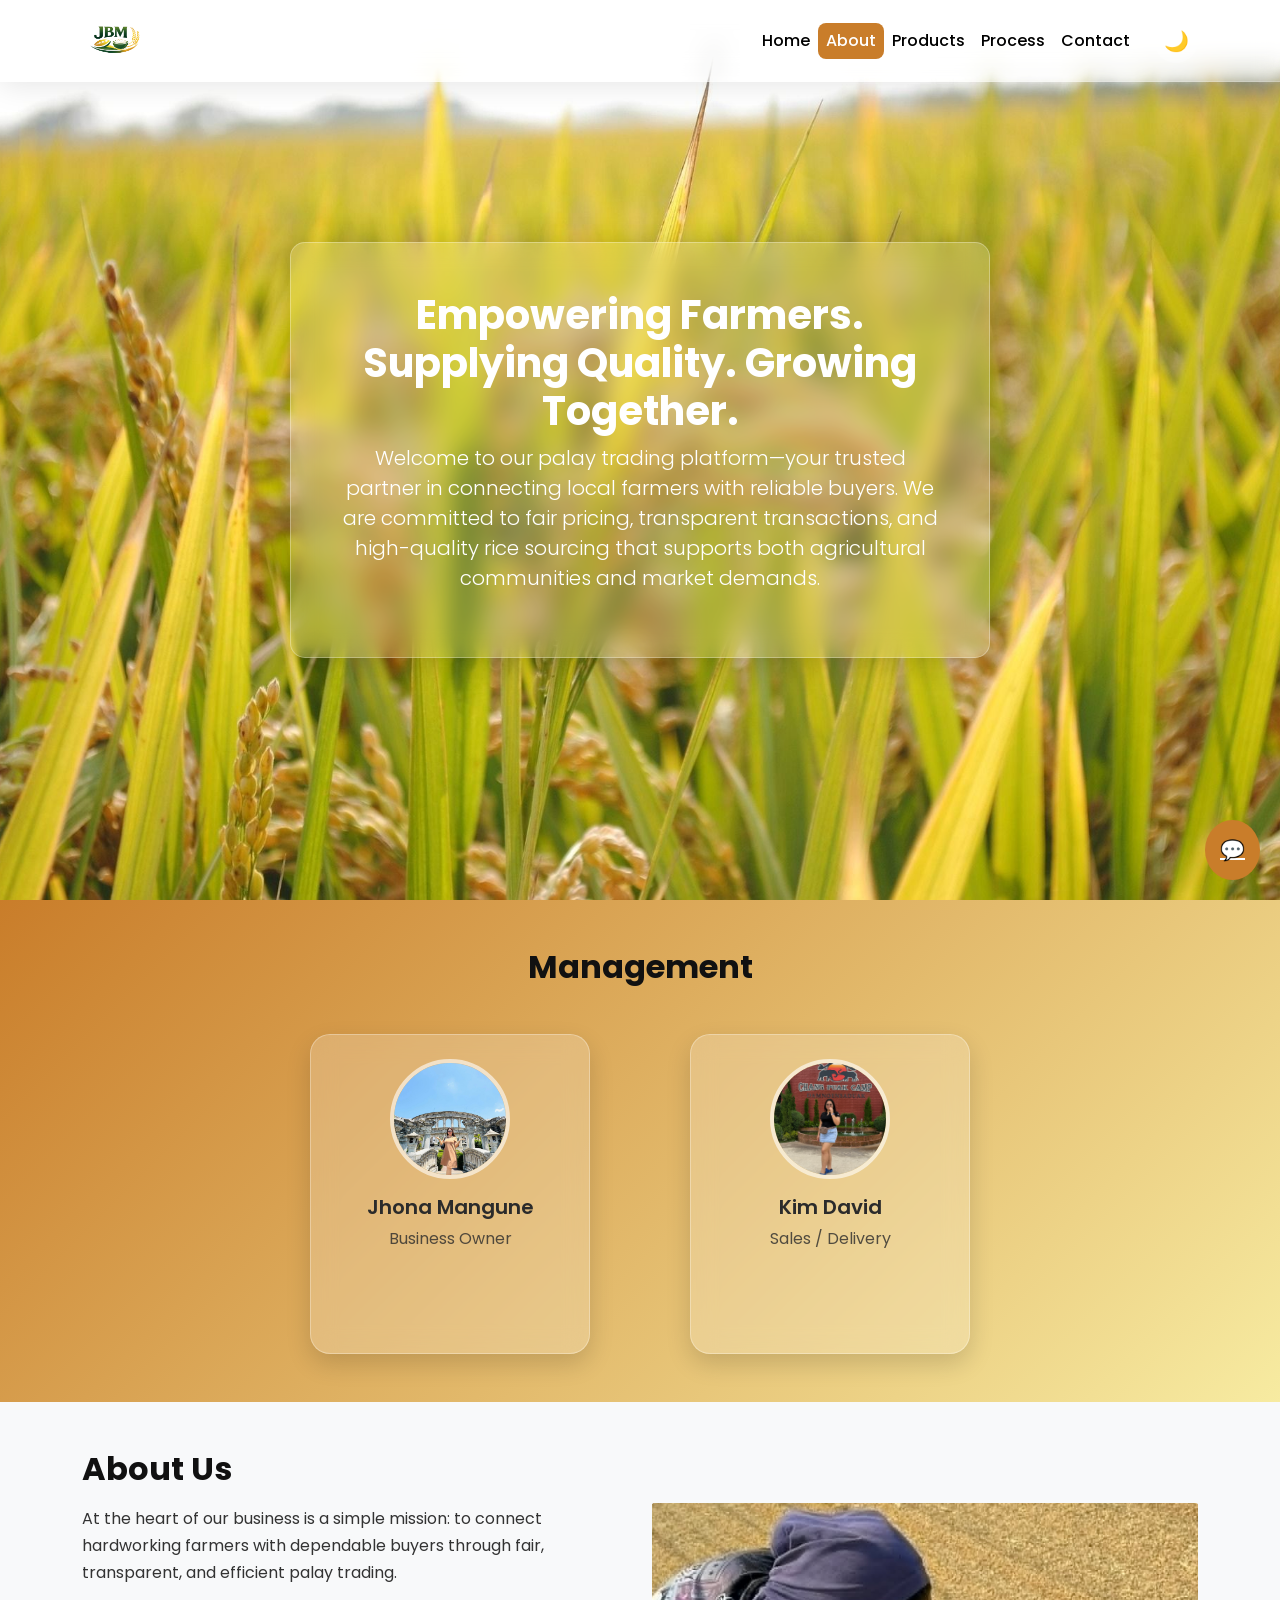
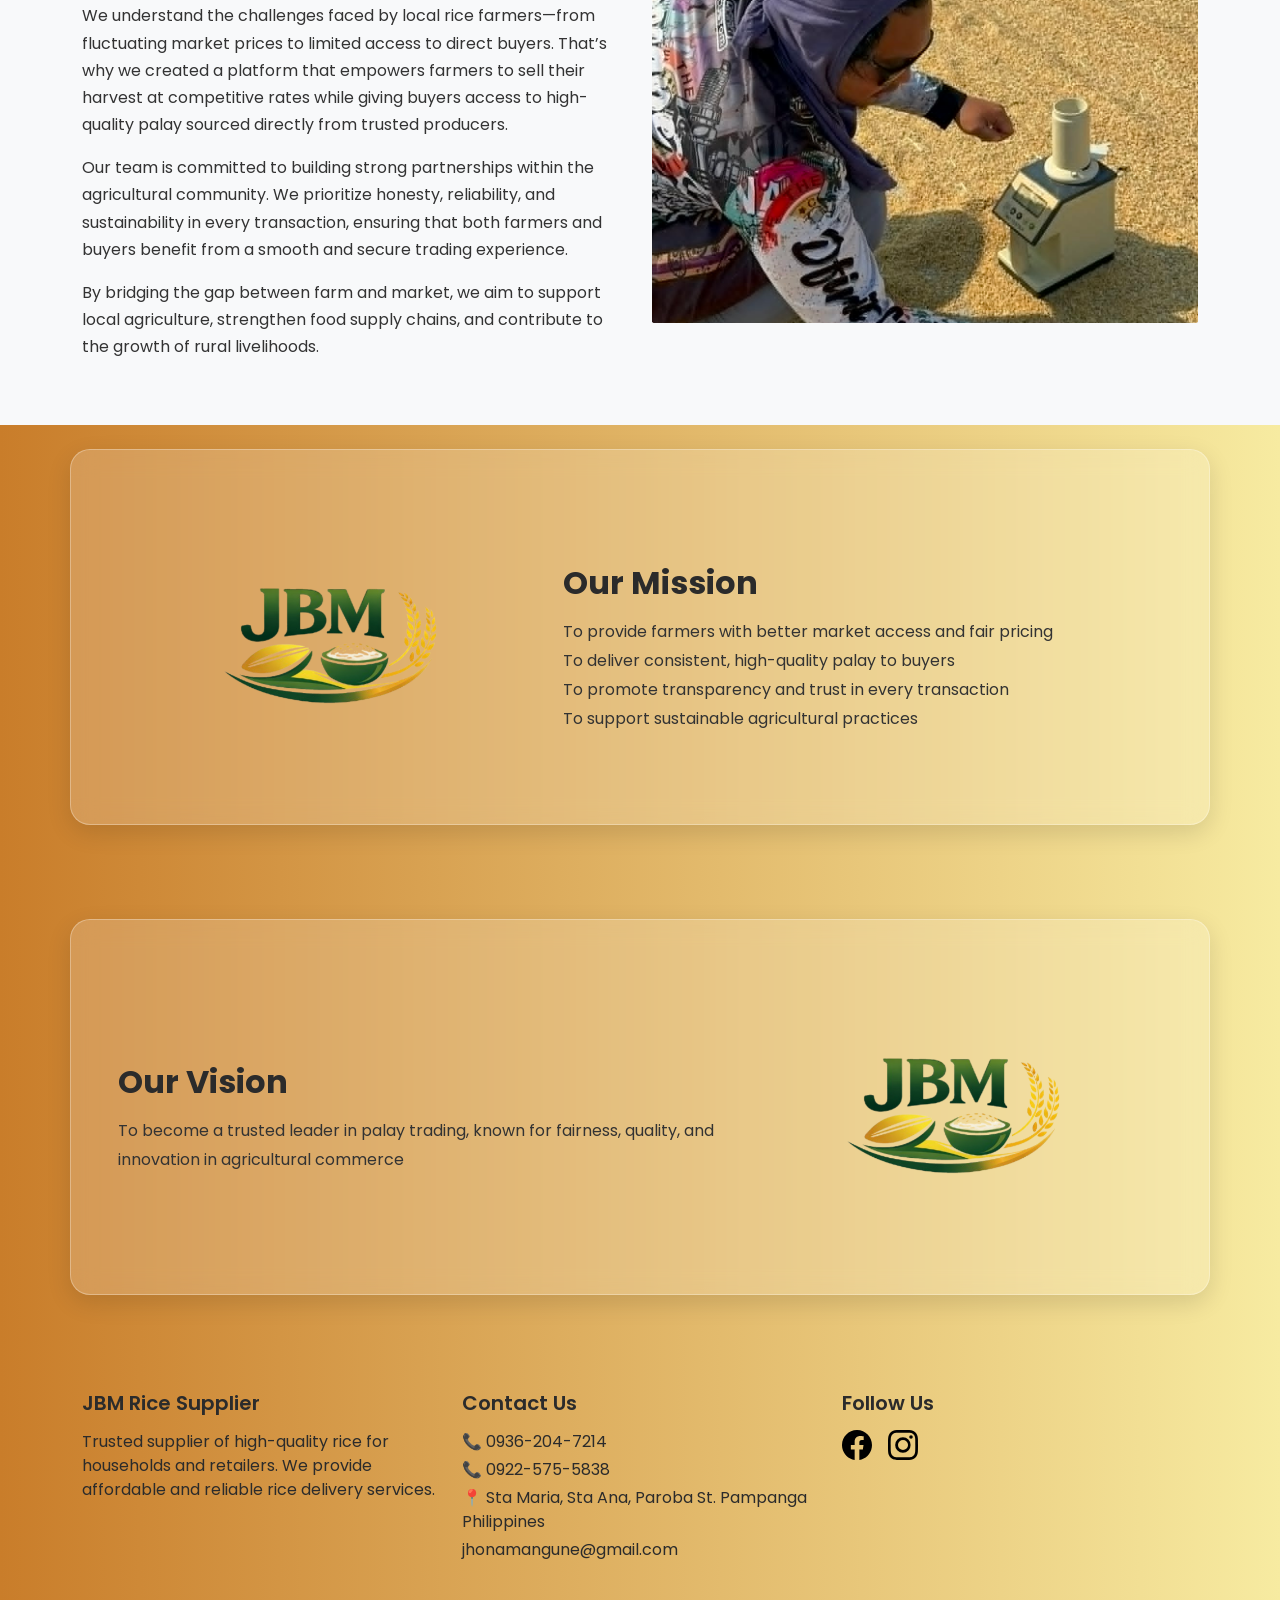
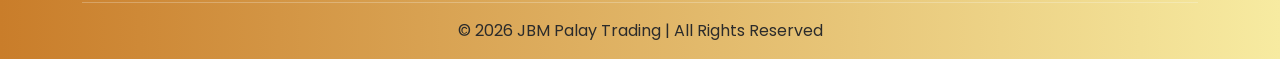
==== about.html @ cce10469 "Add files via upload" ====
<!DOCTYPE html>
<html lang="en">
<head>
  <meta charset="UTF-8">
  <meta name="viewport" content="width=device-width, initial-scale=1.0">
  <title>About | JBM Palay Trading</title>
  <link rel="icon" type="image/png" href="logo/p5.png">

  <!-- Bootstrap -->
  <link href="https://cdn.jsdelivr.net/npm/bootstrap@5.3.2/dist/css/bootstrap.min.css" rel="stylesheet">
    <link href="https://fonts.googleapis.com/css2?family=Poppins:wght@300;400;500;600;700&display=swap" rel="stylesheet">

  <!-- Your CSS -->
  <link rel="stylesheet" href="about.css">
  <link rel="stylesheet" href="theme.css">
</head>
<body>

<!-- NAVBAR -->
<nav class="navbar navbar-expand-lg glass-navbar fixed-top">
  <div class="container">

    <!-- Logo -->
    <a class="navbar-brand" href="index.html">
  <img src="logo/p5.png" alt="JBM Logo" class="navbar-logo">
    </a>

    <!-- Hamburger -->
  <button class="navbar-toggler custom-toggler"
        type="button"
        data-bs-toggle="collapse"
        data-bs-target="#navbarNav">

  <span class="bar"></span>
  <span class="bar"></span>
  <span class="bar"></span>

</button>

    <!-- Right menu -->
    <div class="collapse navbar-collapse" id="navbarNav">
  <ul class="navbar-nav ms-auto">
    <li class="nav-item"><a class="nav-link" href="index.html">Home</a></li>
    <li class="nav-item"><a class="nav-link active" href="about.html">About</a></li>
    <li class="nav-item"><a class="nav-link" href="product.html">Products</a></li>
    <li class="nav-item"><a class="nav-link" href="process.html">Process</a></li>
    <li class="nav-item"><a class="nav-link" href="contact.html">Contact</a></li>
  </ul>

  <div class="theme-toggle ms-lg-3 mt-3 mt-lg-0">
    <button id="themeToggle" class="theme-btn" type="button" aria-label="Toggle dark mode">
      🌙
    </button>
  </div>
</div>
</nav>

<!-- LOADER -->
<div id="loader">
  <img src="logo/p5.png" alt="Loading..." class="loader-logo">
</div>

<!-- HERO -->
<section class="hero text-center text-white d-flex align-items-center">
  <div class="container">
    <div class="glass-box p-5">
      <h1 class="fw-bold">Empowering Farmers. Supplying Quality. Growing Together.</h1>
      <p class="lead">Welcome to our palay trading platform—your trusted partner in connecting local farmers with reliable buyers. We are committed to fair pricing, transparent transactions, and high-quality rice sourcing that supports both agricultural communities and market demands.</p>
    </div>
  </div>
</section>

<!-- ===== MANAGEMENT SECTION ===== -->
<section class="management-section py-5">
  <div class="container">
    <h2 class="text-center mb-5 fw-bold">Management</h2>

    <div class="row justify-content-center g-4 align-items-stretch">

      <!-- CARD 1 -->
      <div class="col-md-4 d-flex justify-content-center">
        <div class="management-card text-center p-4"
             data-bs-toggle="modal" data-bs-target="#manager1">

          <img src="images/pt1.jpg" class="management-img mb-3">
          <h5>Jhona Mangune</h5>
          <p>Business Owner</p>
        </div>
      </div>

      <!-- CARD 2 -->
      <div class="col-md-4 d-flex justify-content-center">
        <div class="management-card text-center p-4"
             data-bs-toggle="modal" data-bs-target="#manager2">

          <img src="images/pt2.jpg" class="management-img mb-3">
          <h5>Kim David</h5>
          <p>Sales / Delivery</p>
        </div>
      </div>

    </div>
  </div>
</section>

<!-- ===== MODAL 1 ===== -->
<div class="modal fade" id="manager1" tabindex="-1">
  <div class="modal-dialog modal-dialog-centered">
    <div class="modal-content text-center p-4">

      <img src="images/pt1.jpg" class="modal-img mb-3">
      <h5>Jhona Mangune</h5>
      <p>Business Owner</p>
      <p>Leading the rice supply business with trust and quality service.</p>

      <a href="https://www.facebook.com/jmangune" target="_blank" class="btn btn-primary">
        Facebook Profile
      </a>

    </div>
  </div>
</div>

<!-- ===== MODAL 2 ===== -->
<div class="modal fade" id="manager2" tabindex="-1">
  <div class="modal-dialog modal-dialog-centered">
    <div class="modal-content text-center p-4">

      <img src="images/pt2.jpg" class="modal-img mb-3">
      <h5>Kim David</h5>
      <p>Sales / Delivery</p>
      <p>Handles customer orders and fast delivery service.</p>

      <a href="https://www.facebook.com/balatbat27" target="_blank" class="btn btn-primary">
        Facebook Profile
      </a>

    </div>
  </div>
</div>



<!-- ABOUT -->
<section id="about" class="about-section py-5">
  <div class="container">
    <div class="row align-items-center g-4">

      <!-- LEFT: TEXT -->
      <div class="col-md-6">
        <h2 class="fw-bold mb-3">About Us</h2>
        <p>At the heart of our business is a simple mission: to connect hardworking farmers with dependable buyers through fair, transparent, and efficient palay trading.

        </p>
        <p>We understand the challenges faced by local rice farmers—from fluctuating market prices to limited access to direct buyers. That’s why we created a platform that empowers farmers to sell their harvest at competitive rates while giving buyers access to high-quality palay sourced directly from trusted producers.
        </p>
        <p>Our team is committed to building strong partnerships within the agricultural community. We prioritize honesty, reliability, and sustainability in every transaction, ensuring that both farmers and buyers benefit from a smooth and secure trading experience.
        </p>
        <p>
          By bridging the gap between farm and market, we aim to support local agriculture, strengthen food supply chains, and contribute to the growth of rural livelihoods.
        </p>
      </div>

      <!-- RIGHT: IMAGE SLIDER -->
      <div class="col-md-6">

        <div id="aboutCarousel"
     class="carousel slide carousel-fade"
     data-bs-ride="carousel"
     data-bs-interval="1200"
     data-bs-pause="false">
          <!-- images -->
          <div class="carousel-inner">

            <div class="carousel-item active">
              <img src="aboutsssss/about1.jpg" class="d-block w-100 about-img">
            </div>

            <div class="carousel-item">
              <img src="aboutsssss/about3.jpg" class="d-block w-100 about-img">
            </div>

            <div class="carousel-item">
              <img src="aboutsssss/about4.jpg" class="d-block w-100 about-img">
            </div>

            <div class="carousel-item">
              <img src="about/p5.png" class="d-block w-100 about-img">
            </div>

            <div class="carousel-item">
              <img src="about/p6.jpg" class="d-block w-100 about-img">
            </div>

            <div class="carousel-item">
              <img src="about/p7.jpg" class="d-block w-100 about-img">
            </div>

            <div class="carousel-item">
              <img src="aboutsssss/about5.jpg" class="d-block w-100 about-img">
            </div>

            <div class="carousel-item">
              <img src="aboutsssss/about6.jpg" class="d-block w-100 about-img">
            </div>

          </div>

        </div>

      </div>

    </div>
  </div>
</section>

<!-- MISSION -->
<section class="mission-vision-section py-5">
  <div class="container">
    <div class="row align-items-center g-4 mission-box">

      <!-- LEFT: LOGO -->
      <div class="col-md-5 text-center">
        <img src="logo/p5.png" alt="JBM Logo" class="mv-logo img-fluid">
      </div>

      <!-- RIGHT: TEXT -->
      <div class="col-md-7">
        <div class="mv-text-box">
          <h2 class="fw-bold mb-3">Our Mission</h2>
          <p>
            To provide farmers with better market access and fair pricing </p>
            <p>
            To deliver consistent, high-quality palay to buyers</p>
            <p>
            To promote transparency and trust in every transaction</p>
            <p>
            To support sustainable agricultural practices</p>
          </p>
        </div>
      </div>

    </div>
  </div>
</section>

<!-- VISION -->
<section class="mission-vision-section pb-5">
  <div class="container">
    <div class="row align-items-center g-4 vision-box">

      <!-- LEFT: TEXT -->
      <div class="col-md-7 order-2 order-md-1">
        <div class="mv-text-box">
          <h2 class="fw-bold mb-3">Our Vision</h2>
          <p>
            To become a trusted leader in palay trading, known for fairness, quality, and innovation in agricultural commerce
          </p>
        </div>
      </div>

      <!-- RIGHT: LOGO -->
      <div class="col-md-5 text-center order-1 order-md-2">
        <img src="logo/p5.png" alt="JBM Logo" class="mv-logo img-fluid">
      </div>

    </div>
  </div>
</section>

 <a href="https://m.me/jmangune" class="chat-btn" target="_blank">💬</a>   

<!-- FOOTER -->
<footer class="pt-5 pb-3">
  <div class="container">
    <div class="row text-center text-md-start">

      <!-- Business Info -->
      <div class="col-md-4 mb-4">
        <h5>JBM Rice Supplier</h5>
        <p>
          Trusted supplier of high-quality rice for households and retailers.
          We provide affordable and reliable rice delivery services.
        </p>
      </div>

      <!-- Contact Info -->
      <div class="col-md-4 mb-4">
        <h5>Contact Us</h5>
        <p class="mb-1">📞 0936-204-7214</p>
        <p class="mb-1">📞 0922-575-5838</p>
        <p class="mb-1">📍 Sta Maria, Sta Ana, Paroba St. Pampanga Philippines</p>
        <p class="mb-0">
          <a href="mailto:jhonamangune@gmail.com" class="text-decoration-none">
            jhonamangune@gmail.com
          </a>
        </p>
      </div>

      <!-- Social Media -->
      <div class="col-md-4 mb-4">
        <h5>Follow Us</h5>
        <div class="d-flex gap-3 justify-content-md-start justify-content-center">
          <a href="https://www.facebook.com/jmangune"><img src="social-media/facebook.svg" width="30"></a>
          <a href="https://www.instagram.com/kimbalatbat?igsh=MTF4bXljaHZyZzZicA=="><img src="social-media/instagram.svg" width="30"></a>
        </div>
      </div>

    </div>

    <hr class="border-light">

    <div class="text-center">
      <p class="mb-0">&copy; 2026 JBM Palay Trading | All Rights Reserved</p>
    </div>
  </div>
</footer>

<script>
window.addEventListener("load", function () {
  const loader = document.getElementById("loader");

  setTimeout(() => {
    loader.classList.add("loader-hidden");
  }, 1200); // adjust speed here
});
</script>
<script>
const themeToggle = document.getElementById("themeToggle");
const savedTheme = localStorage.getItem("theme");

if (savedTheme) {
  document.body.classList.add(savedTheme);
} else {
  document.body.classList.add("light-mode");
}

function updateThemeIcon() {
  if (document.body.classList.contains("dark-mode")) {
    themeToggle.textContent = "☀️";
  } else {
    themeToggle.textContent = "🌙";
  }
}

updateThemeIcon();

themeToggle.addEventListener("click", function () {
  if (document.body.classList.contains("dark-mode")) {
    document.body.classList.remove("dark-mode");
    document.body.classList.add("light-mode");
    localStorage.setItem("theme", "light-mode");
  } else {
    document.body.classList.remove("light-mode");
    document.body.classList.add("dark-mode");
    localStorage.setItem("theme", "dark-mode");
  }

  updateThemeIcon();
});
</script>

<script src="https://cdn.jsdelivr.net/npm/bootstrap@5.3.2/dist/js/bootstrap.bundle.min.js"></script>

</body>
</head>
---- about.css ----
html{
  scroll-behavior: smooth;
}

body {
  font-family: 'Poppins', sans-serif;
  height: 200vh;
  background: linear-gradient(90deg, #C97D2A, #F7EBA1);
  transition: background 0.4s ease, color 0.4s ease;
}
/* Theme button */
.theme-btn {
  border: none;
  background: rgba(255, 255, 255, 0.2);
  backdrop-filter: blur(10px);
  -webkit-backdrop-filter: blur(10px);
  width: 44px;
  height: 44px;
  border-radius: 50%;
  font-size: 20px;
  cursor: pointer;
  transition: all 0.3s ease;
}

.theme-btn:hover {
  transform: scale(1.08);
}

/* Light mode default */
body.light-mode {
  background: linear-gradient(90deg, #C97D2A, #F7EBA1);
  color: #111;
}

/* Dark mode */
body.dark-mode {
  background: linear-gradient(90deg, #1f1f1f, #2e2e2e);
  color: #f5f5f5;
}

/* Navbar */
body.dark-mode .glass-navbar {
  background: rgba(20, 20, 20, 0.45);
  border-bottom: 1px solid rgba(255, 255, 255, 0.08);
}

body.dark-mode .glass-navbar .nav-link {
  color: #f5f5f5;
}

body.dark-mode .glass-navbar .nav-link:hover {
  background: rgba(201, 125, 42, 0.9);
  color: #fff;
}

body.dark-mode .glass-navbar .nav-link.active {
  background: #C97D2A;
  color: #fff;
}

/* Glass boxes */
body.dark-mode .glass-box,
body.dark-mode .why-card,
body.dark-mode .product-card,
body.dark-mode .overlay-content {
  background: rgba(255, 255, 255, 0.08);
  color: #f5f5f5;
  border-color: rgba(255, 255, 255, 0.12);
}

/* Text */
body.dark-mode h1,
body.dark-mode h2,
body.dark-mode h3,
body.dark-mode h4,
body.dark-mode h5,
body.dark-mode p,
body.dark-mode li,
body.dark-mode a {
  color: #f5f5f5;
}

/* Footer */
body.dark-mode footer {
  background: rgba(15, 15, 15, 0.5);
  color: #f5f5f5;
}

body.dark-mode footer a {
  color: #f5f5f5;
}

body.dark-mode footer a:hover {
  color: #ffffff;
}

/* Chat button */
body.dark-mode .chat-btn {
  background: #C97D2A;
  color: #fff;
}

/* Toggle button in dark */
body.dark-mode .theme-btn {
  background: rgba(255, 255, 255, 0.12);
  color: #fff;
}
/* ABOUT SECTION */
.about-section {
  background: transparent;
}

.about-section p {
  font-size: 1rem;
  line-height: 1.7;
  color: #333;
}

/* DARK MODE FIX */
body.dark-mode .about-section {
  background: transparent;
}

body.dark-mode .about-section h2,
body.dark-mode .about-section p {
  color: #f5f5f5 !important;
}

body.dark-mode .mission-box,
body.dark-mode .vision-box,
body.dark-mode .management-card {
  background: rgba(255, 255, 255, 0.08);
  border-color: rgba(255, 255, 255, 0.12);
}

body.dark-mode .mv-text-box h2,
body.dark-mode .mv-text-box p,
body.dark-mode .management-card h5,
body.dark-mode .management-card p,
body.dark-mode .management-section h2 {
  color: #f5f5f5 !important;
}
/* DARK MODE FIX FOR MANAGEMENT */
body.dark-mode .management-section {
  background: transparent !important;
}

body.dark-mode .management-card {
  width: 100%;
  max-width: 280px;
  min-height: 320px;
  background: rgba(255, 255, 255, 0.08) !important;
  backdrop-filter: blur(12px);
  -webkit-backdrop-filter: blur(12px);
  border: 1px solid rgba(255, 255, 255, 0.12) !important;
  border-radius: 20px;
  color: #f5f5f5 !important;
}

body.dark-mode .management-card h5,
body.dark-mode .management-card p,
body.dark-mode .management-section h2 {
  color: #f5f5f5 !important;
}

body.dark-mode .management-img {
  border: 4px solid rgba(255, 255, 255, 0.2);
}
/* DARK MODE FIX FOR MODALS */
body.dark-mode .modal-content {
  background: #2a2a2a !important;
  color: #f5f5f5 !important;
  border: 1px solid rgba(255, 255, 255, 0.12) !important;
}

body.dark-mode .modal-content h5,
body.dark-mode .modal-content p {
  color: #f5f5f5 !important;
}

body.dark-mode .modal-dialog .btn-primary {
  background: #C97D2A !important;
  border-color: #C97D2A !important;
  color: #fff !important;
}

body.dark-mode .modal-backdrop.show {
  opacity: 0.7;
}







h1, h2, h3, h4, h5 {
  font-weight: 600;
}

p {
  font-weight: 400;
}
/* Glass Navbar */
.glass-navbar {
  background: rgba(255, 255, 255, 0.15);
  backdrop-filter: blur(12px);
  -webkit-backdrop-filter: blur(12px);

  border-bottom: 1px solid rgba(255, 255, 255, 0.2);
  box-shadow: 0 4px 30px rgba(0, 0, 0, 0.1);
}
/* Glass box */
.glass-box {
  background: rgba(255, 255, 255, 0.15);
  backdrop-filter: blur(12px);
  -webkit-backdrop-filter: blur(12px);

  border-radius: 15px;
  border: 1px solid rgba(255, 255, 255, 0.3);

  box-shadow: 0 4px 30px rgba(0, 0, 0, 0.2);

  max-width: 700px;
  margin: auto;
}
/* Brand + links */
.glass-navbar .navbar-brand {
  color: #1f1f1f;
  font-weight: 600;
}

.glass-navbar .nav-link {
  color: #000000;
  font-weight: 500;
  padding: 6px 12px;
  transition: all 0.3s ease;
}

/* Hover */
.glass-navbar .nav-link:hover {
  color: #fff;
  background: rgba(201, 125, 42, 0.8);
  border-radius: 8px;
}

/* Active link */
.glass-navbar .nav-link.active {
  color: #fff;
  background: #C97D2A;
  border-radius: 8px;
}
/* Hamburger styling */




/* Remove default Bootstrap icon */
.custom-toggler {
  border: none;
  box-shadow: none;
}
.navbar-toggler {
  border: none;
  box-shadow: none;
}

/* FORCE hamburger visibility */
.navbar-toggler-icon {
  background-image: url("data:image/svg+xml,%3csvg xmlns='http://www.w3.org/2000/svg' viewBox='0 0 30 30'%3e%3cpath stroke='black' stroke-width='2' d='M4 7h22M4 15h22M4 23h22'/%3e%3c/svg%3e") !important;
}
/* Bars */
.custom-toggler .bar {
  display: block;
  width: 28px;
  height: 3px;
  margin: 6px auto;
  background-color: #000; /* change if navbar is dark */
  transition: all 0.3s ease;
  border-radius: 3px;
}

/* Animate to X when collapsed is open */
.navbar-toggler[aria-expanded="true"] .bar:nth-child(1) {
  transform: translateY(9px) rotate(45deg);
}

.navbar-toggler[aria-expanded="true"] .bar:nth-child(2) {
  opacity: 0;
}

.navbar-toggler[aria-expanded="true"] .bar:nth-child(3) {
  transform: translateY(-9px) rotate(-45deg);
}
/* Brand hover */
.glass-navbar .navbar-brand:hover {
  color: #C97D2A;
}
.navbar-logo {
  height: 65px;   /* adjust size */
  width: auto;
  object-fit: contain;
}
.navbar-toggler {
  border: none;
}

.navbar-toggler-icon {
  filter: invert(1); /* makes icon visible on light/glass */
}
.navbar-toggler-icon {
  background-image: url("data:image/svg+xml,%3csvg xmlns='http://www.w3.org/2000/svg' viewBox='0 0 30 30'%3e%3cpath stroke='black' stroke-width='2' d='M4 7h22M4 15h22M4 23h22'/%3e%3c/svg%3e");
}
/* optional: better alignment */
.glass-navbar .navbar-brand {
  padding: 0;
  display: flex;
  align-items: center;
}
.navbar-logo:hover {
  transform: scale(1.05);
  transition: 0.3s ease;
}
/* HERO SECTION */
.hero {
  display: flex;
  align-items: center;
  justify-content: center;
  height: 100vh;
  background: url('images/bg.jpg') center/cover no-repeat;

  position: relative;
  overflow: hidden;
}

/* Optional overlay (makes text clearer) */
.hero::before {
  content: "";
  position: absolute;
  inset: 0;
}
#aboutCarousel .carousel-item {
  transition: opacity 0.6s ease-in-out;
}

.about-img {
  height: 380px;
  object-fit: cover;
  border-radius: 15px;
  box-shadow: 0 10px 25px rgba(0,0,0,0.15);
}
#aboutCarousel .carousel-item img {
  transform: scale(1.02);
  transition: transform 0.8s ease;
}
/* Hero content (glass card style) */
.hero-content {
  position: relative;
  z-index: 1;

  text-align: center;
  color: #fff;

  background: rgba(255, 255, 255, 0.15);
  backdrop-filter: blur(12px);
  -webkit-backdrop-filter: blur(12px);

  border: 1px solid rgba(255, 255, 255, 0.3);
  border-radius: 15px;

  padding: 50px;
  max-width: 700px;

  box-shadow: 0 10px 30px rgba(0,0,0,0.2);
}

/* Title */
.hero-content h1 {
  font-size: 3rem;
  font-weight: 700;
}

/* Subtitle */
.hero-content p {
  font-size: 1.2rem;
  margin-top: 10px;
  opacity: 0.9;
}

/* Button (if using your gradient button) */
.hero-content .btn {
  margin-top: 20px;
}


/* Section background */
.management-section {
  background: linear-gradient(135deg, #C97D2A, #F7EBA1);
}

/* Glass card */
.management-card {
  width: 100%;
  max-width: 280px;

  background: rgba(255, 255, 255, 0.2);
  backdrop-filter: blur(12px);
  -webkit-backdrop-filter: blur(12px);

  border: 1px solid rgba(255, 255, 255, 0.3);
  border-radius: 20px;

  color: #2b2b2b;

  transition: all 0.3s ease;
  box-shadow: 0 10px 25px rgba(0,0,0,0.15);
}

/* Hover effect */
.management-card:hover {
  transform: translateY(-10px) scale(1.03);
  box-shadow: 0 15px 35px rgba(0,0,0,0.25);
}

/* Profile image */
.management-img {
  width: 120px;
  height: 120px;
  object-fit: cover;

  border-radius: 50%;
  border: 4px solid rgba(255, 255, 255, 0.6);

  transition: transform 0.3s ease;
}

/* Image zoom on hover */
.management-card:hover .management-img {
  transform: scale(1.1);
}

/* Text styling */
.management-card h5 {
  font-weight: 600;
}

.management-card p {
  opacity: 0.8;
}

/* Remove default link styling */
.management-link {
  text-decoration: none;
  color: inherit;
}

/* Remove blue color + underline on hover/visited states */
.management-link:link,
.management-link:visited,
.management-link:hover,
.management-link:active {
  text-decoration: none;
  color: inherit;
  display: block;
}
.management-section {
  background: linear-gradient(135deg, #C97D2A, #F7EBA1);
}

/* Glass card */
.management-card {
  width: 100%;
  max-width: 280px;
  min-height: 320px;

  background: rgba(255,255,255,0.2);
  backdrop-filter: blur(12px);
  -webkit-backdrop-filter: blur(12px);

  border: 1px solid rgba(255,255,255,0.3);
  border-radius: 20px;

  cursor: pointer;

  transition: 0.3s ease;
}

.management-card:hover {
  transform: translateY(-10px) scale(1.03);
}

/* Profile image */
.management-img {
  width: 120px;
  height: 120px;
  object-fit: cover;
  border-radius: 50%;
  border: 4px solid rgba(255,255,255,0.6);
}

/* Modal image */
.modal-img {
  width: 120px;
  height: 120px;
  border-radius: 50%;
  object-fit: cover;
  margin: auto;
}


/* Section background */
.about-section {
  background: #f8f9fa;
}

/* Text styling */
.about-section p {
  font-size: 1rem;
  line-height: 1.7;
  color: #333;
}

/* Carousel images */
.about-img {
  height: 350px;
  object-fit: cover;

  border-radius: 15px;
  box-shadow: 0 10px 25px rgba(0,0,0,0.15);
}
/* ABOUT / MISSION / VISION SECTION */
.about-section,
.mission-vision-section {
  padding-top: 70px;
  padding-bottom: 70px;
}

.about-img {
  width: 100%;
  height: 420px;
  object-fit: cover;
  border-radius: 18px;
  box-shadow: 0 8px 24px rgba(0, 0, 0, 0.15);
}

/* Mission and Vision boxes */
.mission-box,
.vision-box {
  background: rgba(255, 255, 255, 0.18);
  backdrop-filter: blur(12px);
  -webkit-backdrop-filter: blur(12px);
  border: 1px solid rgba(255, 255, 255, 0.3);
  border-radius: 20px;
  padding: 35px;
  box-shadow: 0 8px 24px rgba(0, 0, 0, 0.12);
}

.mv-text-box h2 {
  color: #2b2b2b;
}

.mv-text-box p {
  color: #333;
  font-size: 16px;
  line-height: 1.8;
  margin-bottom: 0;
}

.mv-logo {
  max-width: 280px;
  width: 100%;
  height: auto;
  object-fit: contain;
  transition: transform 0.3s ease;
}

.mv-logo:hover {
  transform: scale(1.05);
}

/* Mobile */
@media (max-width: 768px) {
  .mission-box,
  .vision-box {
    padding: 25px;
    text-align: center;
  }

  .about-img {
    height: 300px;
  }

  .mv-logo {
    max-width: 200px;
    margin-bottom: 15px;
  }

  .mv-text-box p {
    font-size: 15px;
  }
}

/* LOADER SCREEN */
#loader {
  position: fixed;
  top: 0;
  left: 0;
  width: 100%;
  height: 100vh;
  background: linear-gradient(90deg, #C97D2A, #F7EBA1);
  display: flex;
  align-items: center;
  justify-content: center;
  z-index: 9999;
}

/* LOGO ANIMATION */
.loader-logo {
  width: 120px;
  animation: pulse 1.2s infinite;
}

@keyframes pulse {
  0% {
    transform: scale(1);
    opacity: 1;
  }
  50% {
    transform: scale(1.1);
    opacity: 0.7;
  }
  100% {
    transform: scale(1);
    opacity: 1;
  }
}

/* FADE OUT */
.loader-hidden {
  opacity: 0;
  visibility: hidden;
  transition: all 0.6s ease;
}

.chat-btn {
  position: fixed;
  bottom: 20px;
  right: 20px;
  background: #C97D2A;
  color: #fff;
  padding: 15px;
  border-radius: 50%;
  font-size: 20px;
  z-index: 999;
}

/* Footer base */
footer {
  background: linear-gradient(90deg, #C97D2A, #F7EBA1);
  color: #2b2b2b;
  padding-top: 50px;
  padding-bottom: 20px;
}

/* Footer headings */
footer h5 {
  font-weight: 600;
  margin-bottom: 15px;
}

/* Footer links */
footer a {
  color: #2b2b2b;
  text-decoration: none;
  transition: 0.3s ease;
}

footer a:hover {
  color: #000;
  text-decoration: underline;
}

/* Social icons */
footer img {
  transition: transform 0.3s ease;
}

footer img:hover {
  transform: scale(1.2);
}

/* Divider */
footer hr {
  border-color: rgba(0, 0, 0, 0.2);
}
---- theme.css ----
/* ===============================
   GLOBAL THEME (LIGHT + DARK)
================================= */

html {
  scroll-behavior: smooth;
}

/* LIGHT MODE */
body.light-mode {
  background: linear-gradient(90deg, #C97D2A, #F7EBA1);
  color: #111;
}

/* DARK MODE */
body.dark-mode {
  background: linear-gradient(90deg, #1f1f1f, #2e2e2e);
  color: #f5f5f5;
  transition: all 0.4s ease;
}

/* ===============================
   NAVBAR
================================= */
body.dark-mode .glass-navbar {
  background: rgba(20, 20, 20, 0.45);
  border-bottom: 1px solid rgba(255,255,255,0.08);
}

body.dark-mode .glass-navbar .nav-link {
  color: #f5f5f5;
}

body.dark-mode .glass-navbar .nav-link:hover {
  background: rgba(201,125,42,0.9);
  color: #fff;
}

body.dark-mode .glass-navbar .nav-link.active {
  background: #C97D2A;
  color: #fff;
}

body.dark-mode .custom-toggler .bar {
  background-color: #fff;
}

/* ===============================
   GLASS / CARDS
================================= */
body.dark-mode .glass-box,
body.dark-mode .product-card,
body.dark-mode .variety-card,
body.dark-mode .process-text-box,
body.dark-mode .process-media-box,
body.dark-mode .management-card,
body.dark-mode .overlay-content,
body.dark-mode .glass-modal {
  background: rgba(255,255,255,0.08) !important;
  color: #f5f5f5 !important;
  border-color: rgba(255,255,255,0.12) !important;
}

/* ===============================
   TEXT FIX
================================= */
body.dark-mode h1,
body.dark-mode h2,
body.dark-mode h3,
body.dark-mode h4,
body.dark-mode h5,
body.dark-mode p,
body.dark-mode li,
body.dark-mode span,
body.dark-mode a,
body.dark-mode label {
  color: #f5f5f5 !important;
}

/* ===============================
   FORMS
================================= */
body.dark-mode .form-control {
  background: rgba(255,255,255,0.08);
  color: #fff;
}

body.dark-mode .form-control::placeholder {
  color: #ccc;
}

/* ===============================
   MODALS / POPUPS
================================= */
body.dark-mode .modal-content,
body.dark-mode .popup-box {
  background: rgba(30,30,30,0.95);
  color: #fff;
}

body.dark-mode .btn-close {
  filter: invert(1);
}

/* ===============================
   BUTTONS
================================= */
body.dark-mode .btn,
body.dark-mode .btn-dark,
body.dark-mode .btn-order,
body.dark-mode .btn-nav {
  background: #C97D2A;
  color: #fff;
}

/* ===============================
   LOADER
================================= */
body.dark-mode #loader {
  background: linear-gradient(90deg, #1f1f1f, #2e2e2e);
}

/* ===============================
   CHAT BUTTON
================================= */
body.dark-mode .chat-btn {
  background: #C97D2A;
  color: #fff;
}

/* ===============================
   FOOTER
================================= */
body.dark-mode footer {
  background: rgba(15,15,15,0.6);
  color: #f5f5f5;
}

body.dark-mode footer a {
  color: #f5f5f5;
}

body.dark-mode footer a:hover {
  color: #fff;
}

body.dark-mode footer hr {
  border-color: rgba(255,255,255,0.15);
}
body.dark-mode .hero::before {
  background: linear-gradient(
    to bottom,
    rgba(0,0,0,0.7),
    rgba(0,0,0,0.5)
  );
}
/* ===============================
   INTRO SCREEN
================================= */

#intro {
  position: fixed;
  top: 0;
  left: 0;
  width: 100%;
  height: 100vh;
  background: linear-gradient(90deg, #C97D2A, #F7EBA1);
  display: flex;
  align-items: center;
  justify-content: center;
  z-index: 99999;
  transition: opacity 0.6s ease;
}

/* Dark mode */
body.dark-mode #intro {
  background: linear-gradient(90deg, #1f1f1f, #2e2e2e);
}

.intro-content {
  text-align: center;
}

/* Logo */
.intro-logo {
  width: 120px;
  margin-bottom: 20px;
  animation: pulse 1.2s infinite;
}

/* LOADING DOTS */
.loading-dots {
  display: flex;
  justify-content: center;
  gap: 6px;
  margin-bottom: 20px;
}

.loading-dots span {
  width: 10px;
  height: 10px;
  background: #fff;
  border-radius: 50%;
  animation: bounce 0.6s infinite alternate;
}

.loading-dots span:nth-child(2) {
  animation-delay: 0.2s;
}

.loading-dots span:nth-child(3) {
  animation-delay: 0.4s;
}

@keyframes bounce {
  from { transform: translateY(0); opacity: 0.5; }
  to { transform: translateY(-10px); opacity: 1; }
}

/* START BUTTON */
#startBtn {
  display: none;
  background: transparent;
  border: 2px solid #fff;
  color: #fff;
  padding: 10px 25px;
  font-weight: 600;
  border-radius: 30px;
  cursor: pointer;
  transition: 0.3s;
}

#startBtn:hover {
  background: #fff;
  color: #000;
}

/* Hide intro */
.intro-hidden {
  opacity: 0;
  pointer-events: none;
}
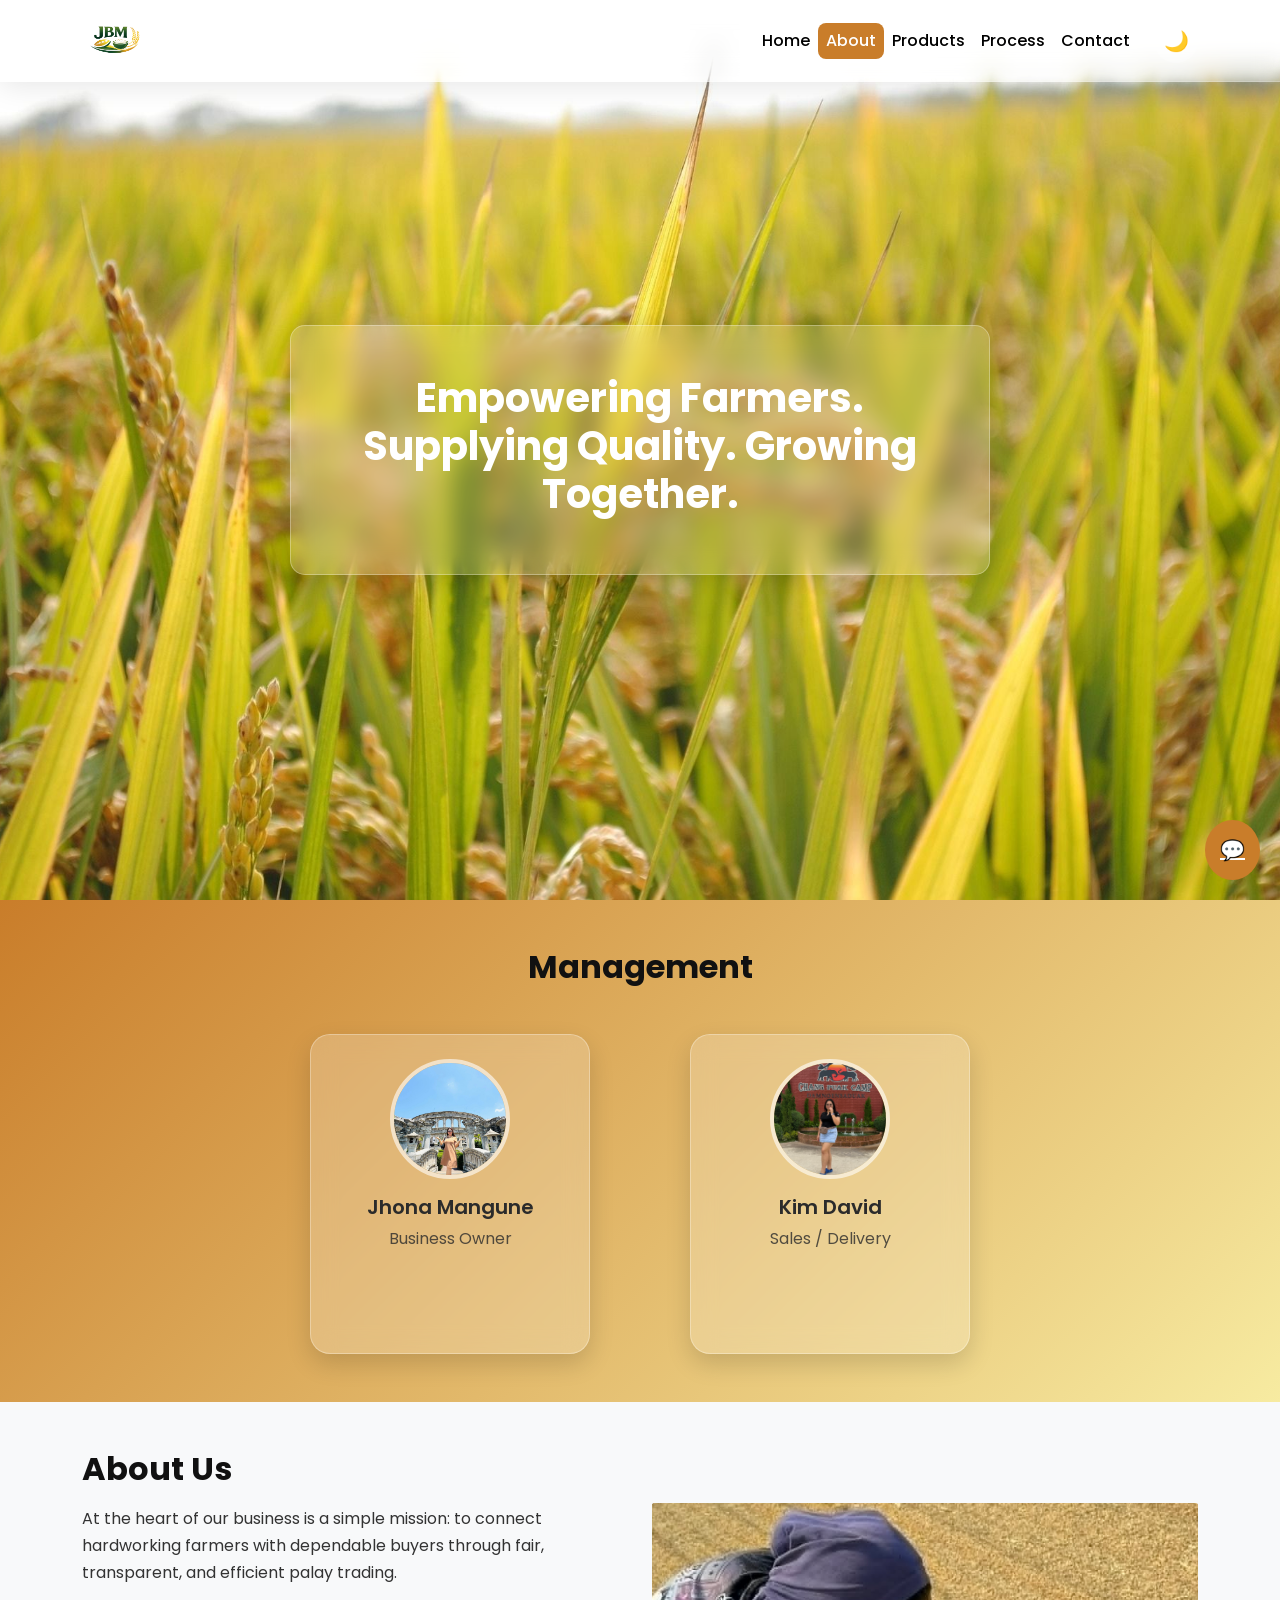
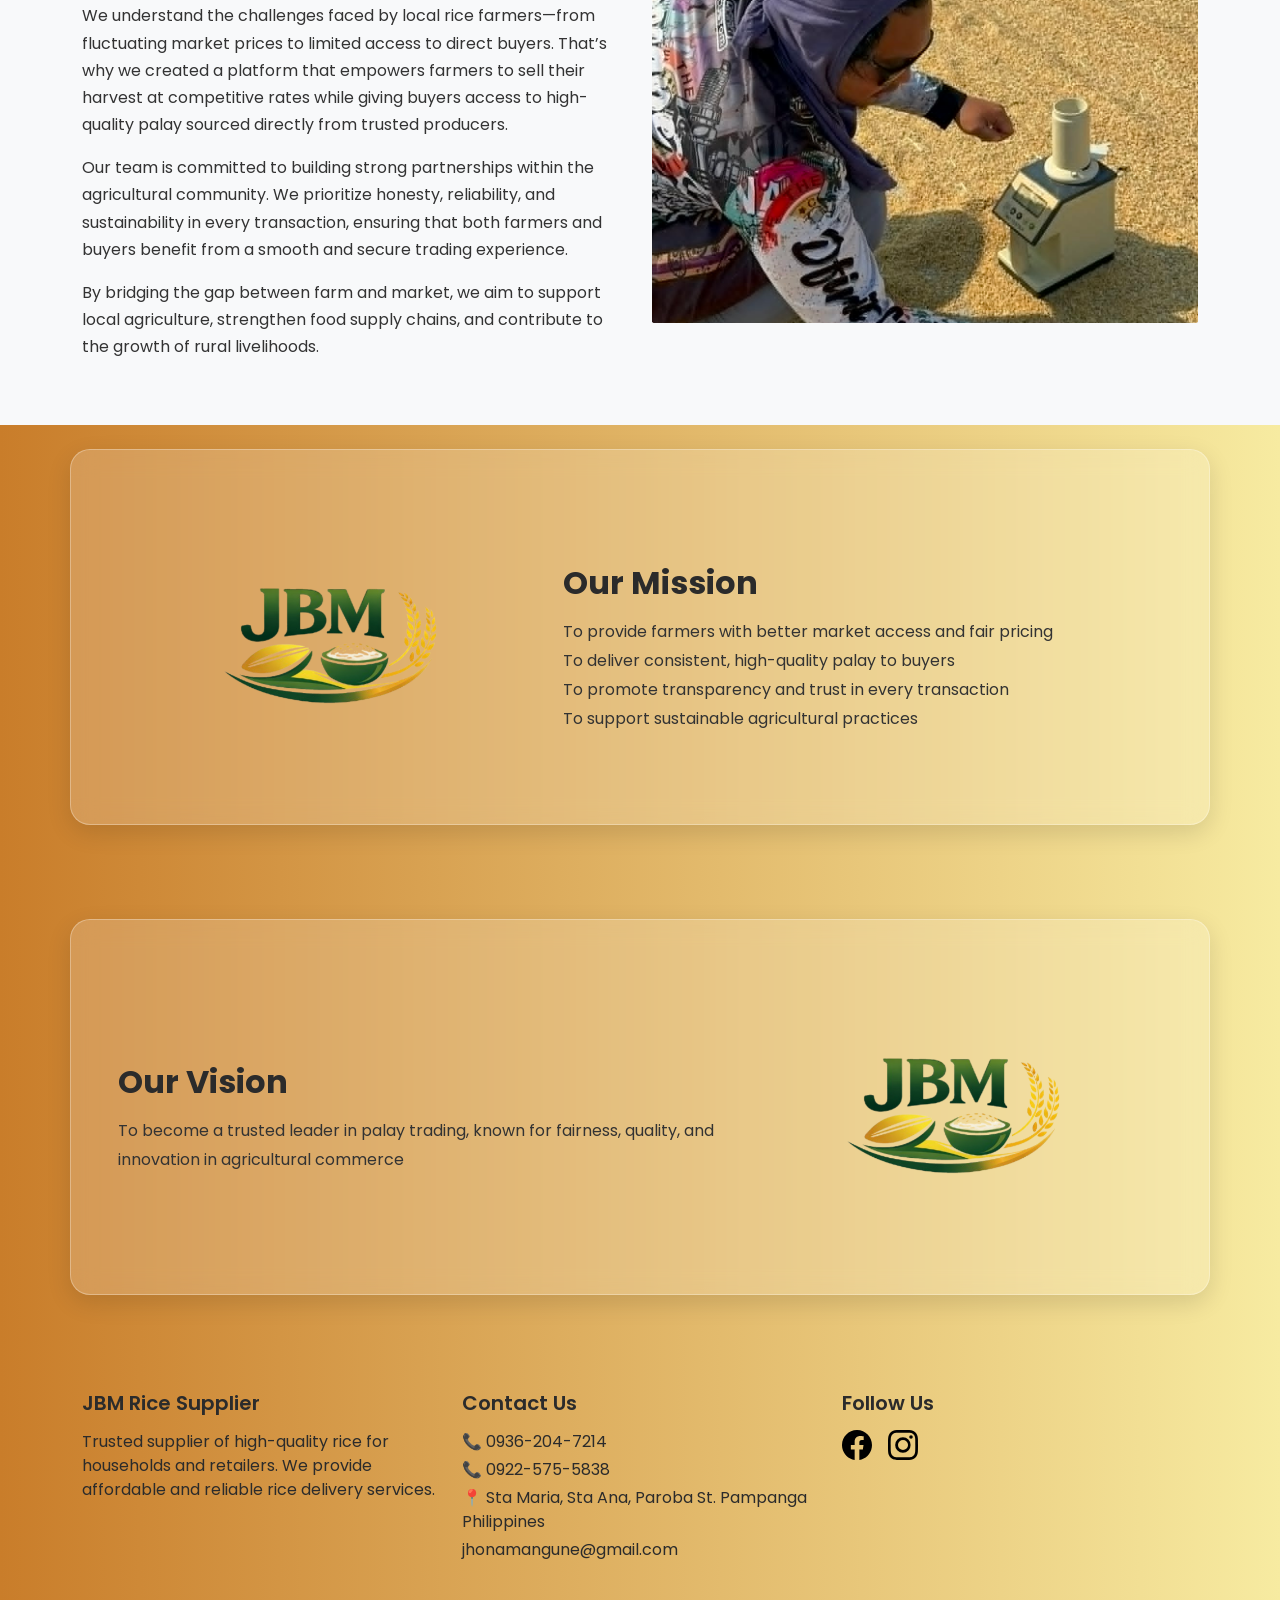
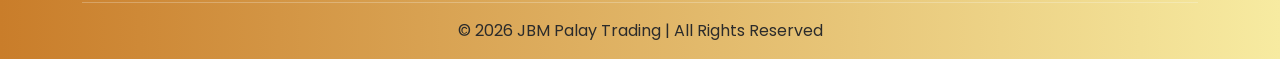
==== commit e8817995: "Add files via upload" ====
--- a/about.html
+++ b/about.html
@@ -65,7 +65,6 @@
   <div class="container">
     <div class="glass-box p-5">
       <h1 class="fw-bold">Empowering Farmers. Supplying Quality. Growing Together.</h1>
-      <p class="lead">Welcome to our palay trading platform—your trusted partner in connecting local farmers with reliable buyers. We are committed to fair pricing, transparent transactions, and high-quality rice sourcing that supports both agricultural communities and market demands.</p>
     </div>
   </div>
 </section>
